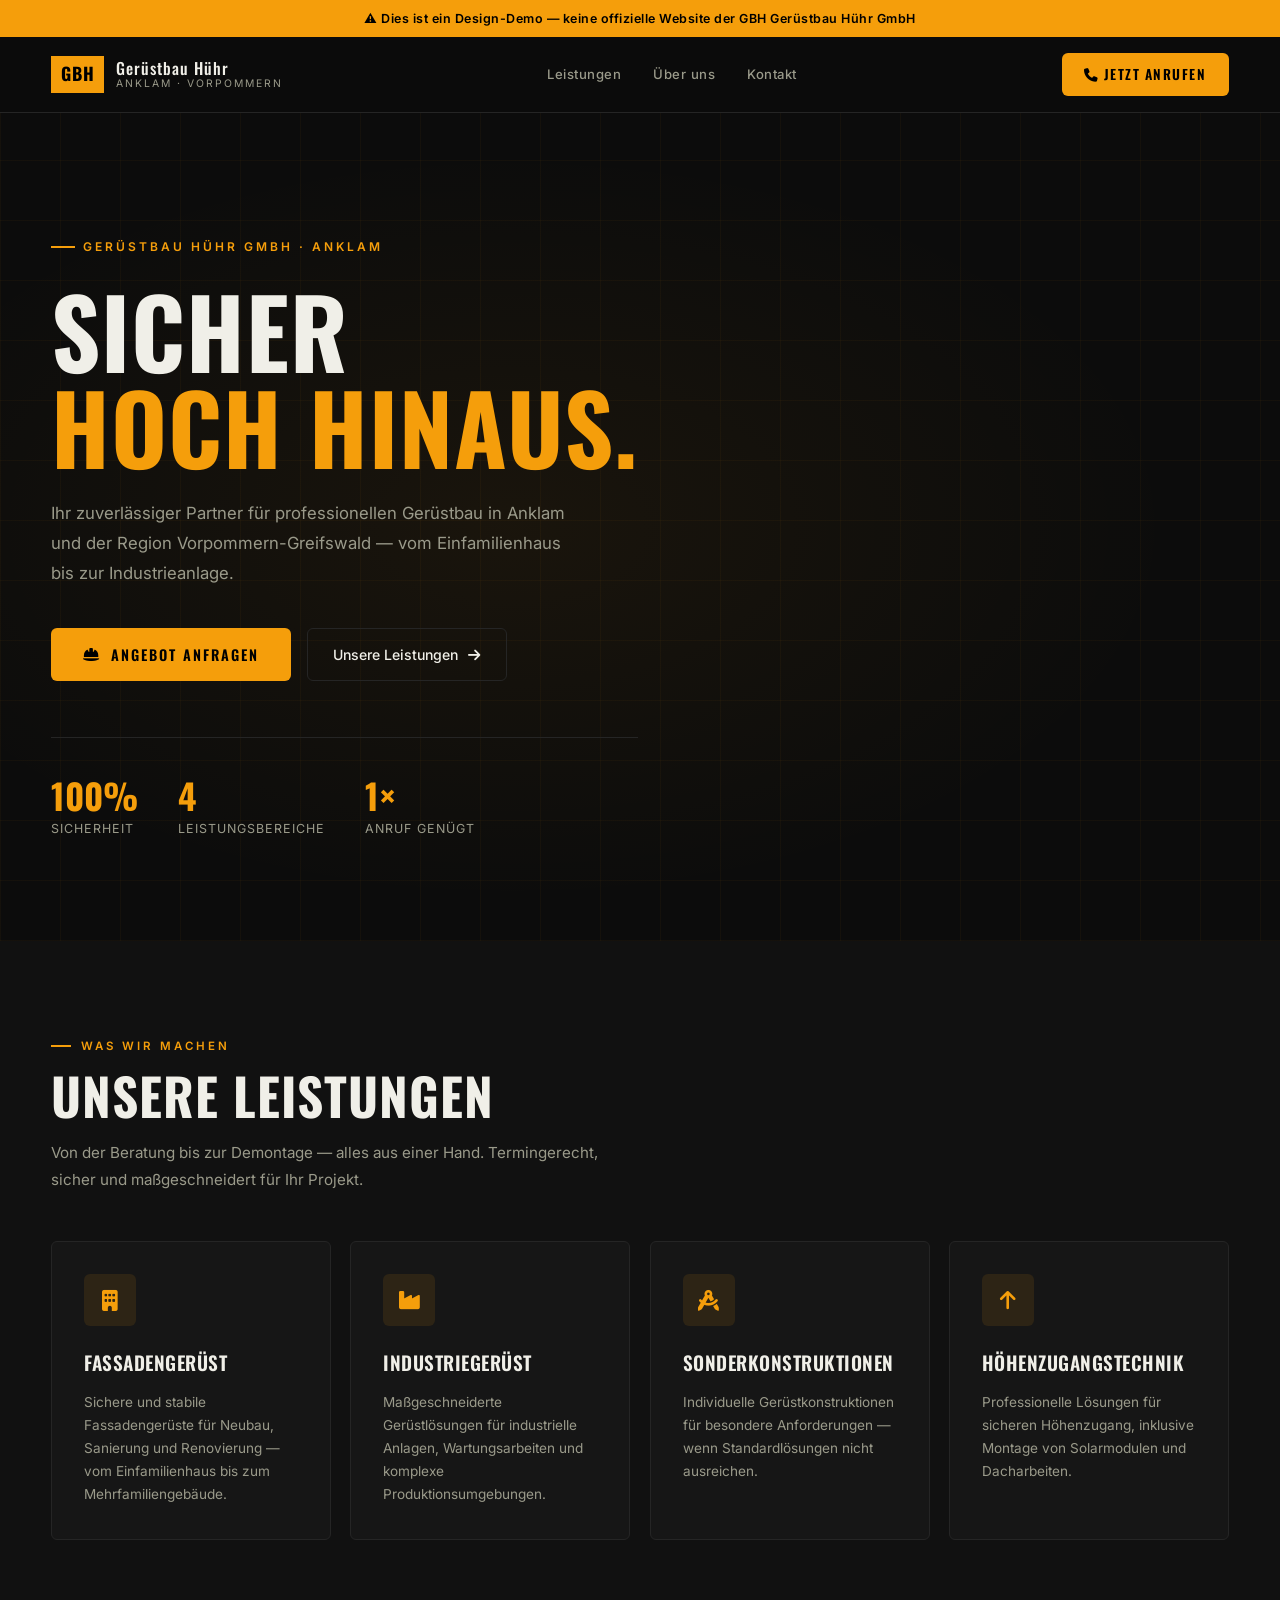
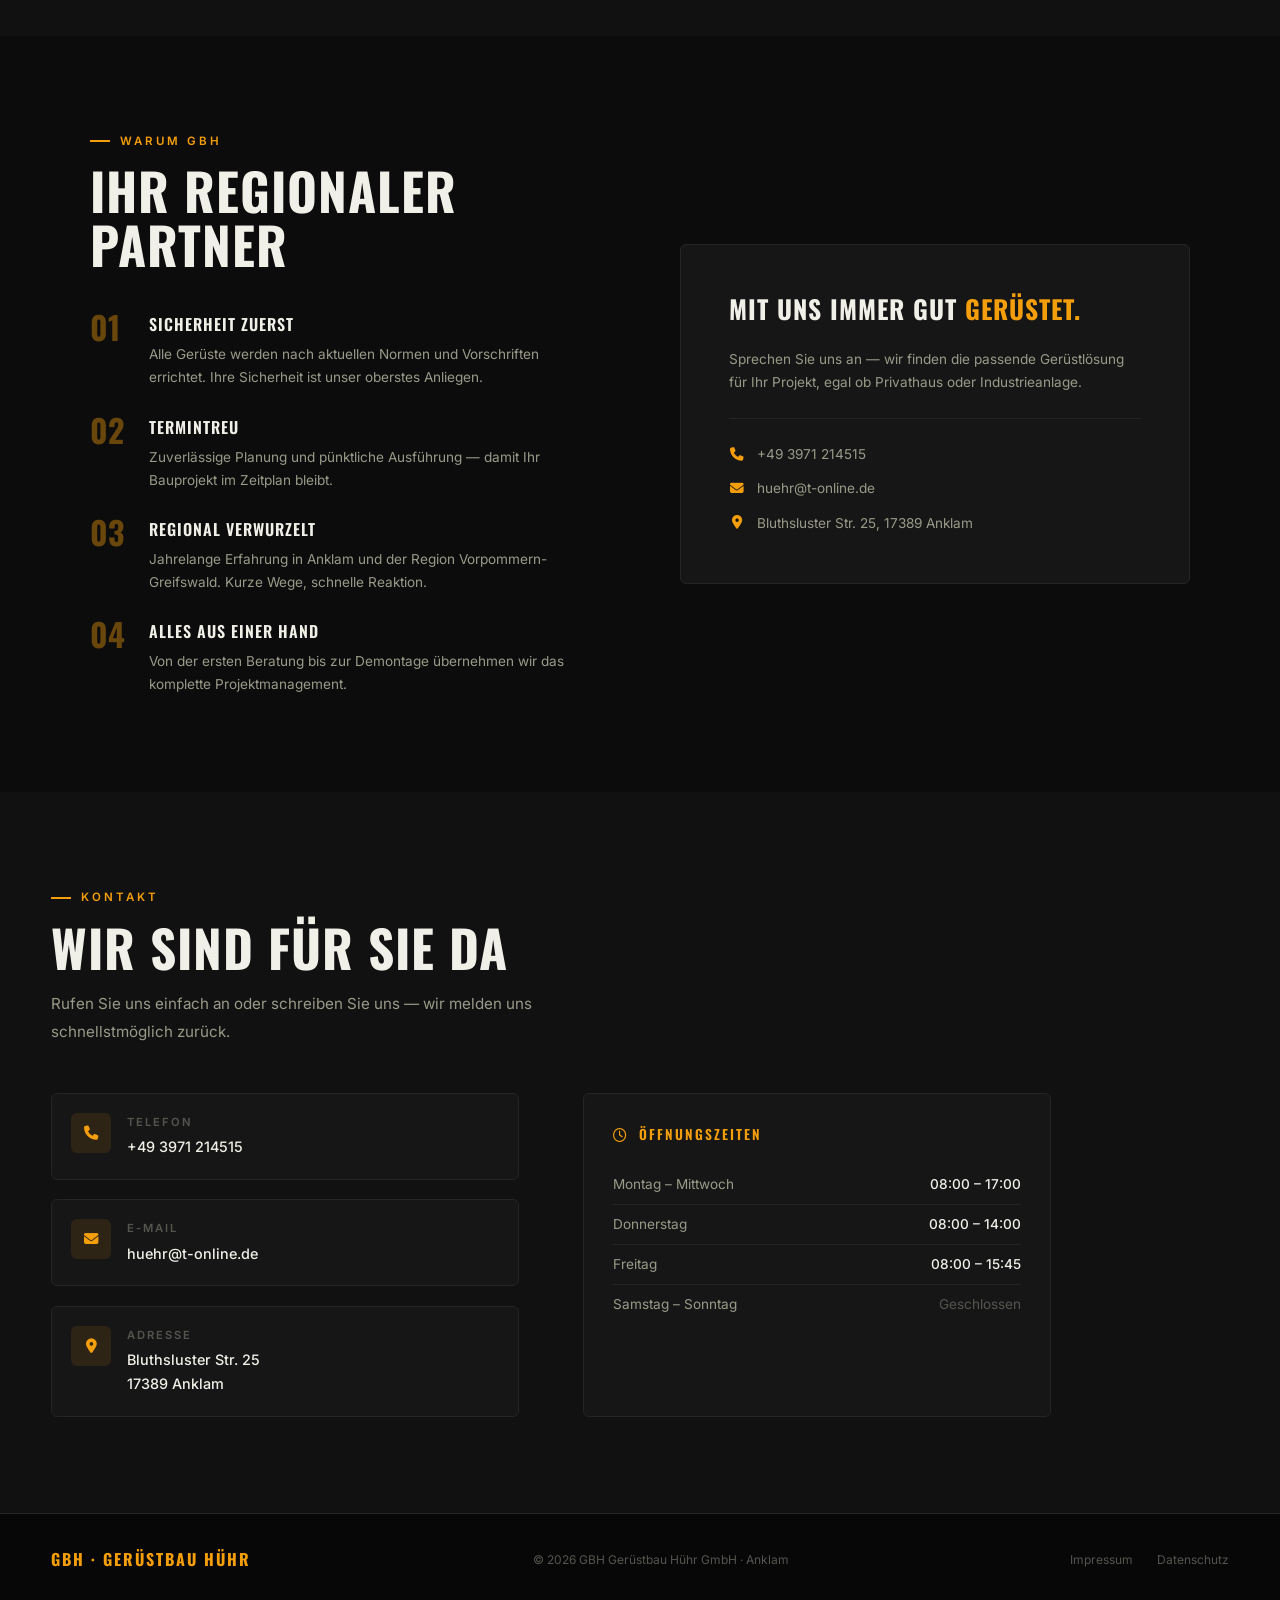
==== geruestbau-demo/index.html @ 84c110b8 "Add Geruestbau Hühr demo website" ====
<!DOCTYPE html>
<html lang="de">
<head>
  <meta charset="UTF-8" />
  <meta name="viewport" content="width=device-width, initial-scale=1.0" />
  <meta name="robots" content="noindex, nofollow" />
  <title>GBH Gerüstbau Hühr – Demo</title>
  <link rel="preconnect" href="https://fonts.googleapis.com" />
  <link rel="preconnect" href="https://fonts.gstatic.com" crossorigin />
  <link href="https://fonts.googleapis.com/css2?family=Oswald:wght@400;500;600;700&family=Inter:wght@300;400;500;600&display=swap" rel="stylesheet" />
  <link rel="stylesheet" href="https://cdnjs.cloudflare.com/ajax/libs/font-awesome/6.5.0/css/all.min.css" />
  <style>

/* ================================================================
   RESET & VARIABLES
================================================================ */
*, *::before, *::after { box-sizing: border-box; margin: 0; padding: 0; }
html { scroll-behavior: smooth; }

:root {
  --bg:      #0c0c0c;
  --bg-2:    #111111;
  --card:    #161616;
  --border:  #252525;
  --orange:  #f59e0b;
  --orange-h:#fbbf24;
  --orange-d:rgba(245,158,11,0.1);
  --text:    #f0efe8;
  --dim:     #9a9a8a;
  --muted:   #555550;
  --sans:    'Inter', sans-serif;
  --head:    'Oswald', sans-serif;
  --ease:    0.25s cubic-bezier(0.4,0,0.2,1);
  --r:       6px;
}

body {
  background: var(--bg);
  color: var(--text);
  font-family: var(--sans);
  font-size: 16px;
  line-height: 1.7;
  overflow-x: hidden;
}

a { text-decoration: none; color: inherit; }
img { max-width: 100%; }

::-webkit-scrollbar { width: 5px; }
::-webkit-scrollbar-track { background: var(--bg); }
::-webkit-scrollbar-thumb { background: var(--border); border-radius: 3px; }

/* ================================================================
   DEMO BANNER
================================================================ */
.demo-banner {
  background: var(--orange);
  color: #000;
  text-align: center;
  padding: 0.5rem 1rem;
  font-family: var(--sans);
  font-size: 0.78rem;
  font-weight: 600;
  letter-spacing: 0.5px;
  position: relative;
  z-index: 200;
}

/* ================================================================
   NAV
================================================================ */
#navbar {
  position: sticky;
  top: 0;
  z-index: 100;
  display: flex;
  align-items: center;
  justify-content: space-between;
  padding: 1rem 4%;
  background: rgba(12,12,12,0.92);
  backdrop-filter: blur(12px);
  border-bottom: 1px solid var(--border);
}

.nav-logo {
  display: flex;
  align-items: center;
  gap: 0.7rem;
}
.nav-logo-badge {
  background: var(--orange);
  color: #000;
  font-family: var(--head);
  font-size: 1.1rem;
  font-weight: 700;
  padding: 0.2rem 0.6rem;
  letter-spacing: 1px;
}
.nav-logo-text {
  font-family: var(--head);
  font-size: 1rem;
  font-weight: 500;
  color: var(--text);
  letter-spacing: 1px;
  line-height: 1.2;
}
.nav-logo-sub {
  font-size: 0.65rem;
  color: var(--dim);
  font-family: var(--sans);
  font-weight: 400;
  letter-spacing: 2px;
  text-transform: uppercase;
  display: block;
}

.nav-links {
  display: flex;
  gap: 2rem;
}
.nav-links a {
  font-size: 0.82rem;
  font-weight: 500;
  color: var(--dim);
  letter-spacing: 0.5px;
  transition: color var(--ease);
}
.nav-links a:hover { color: var(--orange); }

.nav-cta {
  background: var(--orange);
  color: #000;
  font-family: var(--head);
  font-size: 0.85rem;
  font-weight: 600;
  letter-spacing: 1.5px;
  text-transform: uppercase;
  padding: 0.6rem 1.4rem;
  border-radius: var(--r);
  transition: background var(--ease);
  white-space: nowrap;
}
.nav-cta:hover { background: var(--orange-h); }

.hamburger {
  display: none;
  flex-direction: column;
  gap: 5px;
  background: transparent;
  border: none;
  cursor: pointer;
}
.hamburger span {
  display: block;
  width: 24px; height: 2px;
  background: var(--dim);
  border-radius: 2px;
  transition: all var(--ease);
}
.hamburger.active span:nth-child(1) { transform: rotate(45deg) translate(5px,5px); }
.hamburger.active span:nth-child(2) { opacity: 0; }
.hamburger.active span:nth-child(3) { transform: rotate(-45deg) translate(5px,-5px); }

.mobile-menu {
  display: none;
  flex-direction: column;
  background: var(--bg-2);
  border-bottom: 1px solid var(--border);
  padding: 1.2rem 4%;
  gap: 1.2rem;
}
.mobile-menu.open { display: flex; }
.mobile-menu a {
  font-size: 0.9rem;
  color: var(--dim);
  font-weight: 500;
}
.mobile-menu .nav-cta {
  align-self: flex-start;
  margin-top: 0.5rem;
}

/* ================================================================
   HERO
================================================================ */
#hero {
  position: relative;
  min-height: 92vh;
  display: flex;
  align-items: center;
  overflow: hidden;
  padding: 5rem 4% 4rem;
}

.hero-grid {
  position: absolute;
  inset: 0;
  background-image:
    repeating-linear-gradient(90deg, rgba(245,158,11,0.04) 0px, rgba(245,158,11,0.04) 1px, transparent 1px, transparent 60px),
    repeating-linear-gradient(0deg, rgba(245,158,11,0.04) 0px, rgba(245,158,11,0.04) 1px, transparent 1px, transparent 60px);
}
.hero-grid::after {
  content: '';
  position: absolute;
  inset: 0;
  background: radial-gradient(ellipse 80% 70% at 40% 50%, rgba(245,158,11,0.06) 0%, transparent 65%);
}

.hero-inner {
  position: relative;
  z-index: 1;
  max-width: 700px;
}

.hero-tag {
  display: inline-flex;
  align-items: center;
  gap: 0.5rem;
  font-size: 0.75rem;
  font-weight: 600;
  letter-spacing: 3px;
  text-transform: uppercase;
  color: var(--orange);
  margin-bottom: 1.5rem;
}
.hero-tag::before {
  content: '';
  display: block;
  width: 24px; height: 2px;
  background: var(--orange);
}

.hero-title {
  font-family: var(--head);
  font-size: clamp(3rem, 8vw, 6rem);
  font-weight: 700;
  line-height: 1;
  letter-spacing: 1px;
  text-transform: uppercase;
  margin-bottom: 1.5rem;
}
.hero-title .highlight { color: var(--orange); }

.hero-desc {
  font-size: 1.05rem;
  color: var(--dim);
  max-width: 520px;
  line-height: 1.8;
  margin-bottom: 2.5rem;
}

.hero-actions {
  display: flex;
  gap: 1rem;
  flex-wrap: wrap;
  align-items: center;
}

.btn-primary {
  background: var(--orange);
  color: #000;
  font-family: var(--head);
  font-size: 0.9rem;
  font-weight: 600;
  letter-spacing: 2px;
  text-transform: uppercase;
  padding: 0.9rem 2rem;
  border-radius: var(--r);
  display: inline-flex;
  align-items: center;
  gap: 0.6rem;
  transition: all var(--ease);
}
.btn-primary:hover {
  background: var(--orange-h);
  transform: translateY(-1px);
  box-shadow: 0 8px 24px rgba(245,158,11,0.25);
}

.btn-secondary {
  background: transparent;
  color: var(--text);
  font-size: 0.88rem;
  font-weight: 500;
  padding: 0.85rem 1.6rem;
  border-radius: var(--r);
  border: 1px solid var(--border);
  display: inline-flex;
  align-items: center;
  gap: 0.6rem;
  transition: all var(--ease);
}
.btn-secondary:hover {
  border-color: var(--orange);
  color: var(--orange);
}

.hero-stats {
  display: flex;
  gap: 2.5rem;
  margin-top: 3.5rem;
  padding-top: 2.5rem;
  border-top: 1px solid var(--border);
  flex-wrap: wrap;
}
.stat-num {
  font-family: var(--head);
  font-size: 2.2rem;
  font-weight: 700;
  color: var(--orange);
  line-height: 1;
}
.stat-label {
  font-size: 0.78rem;
  color: var(--dim);
  margin-top: 0.3rem;
  text-transform: uppercase;
  letter-spacing: 1px;
}

/* ================================================================
   SECTIONS
================================================================ */
section { padding: 6rem 4%; }

.section-tag {
  font-size: 0.72rem;
  font-weight: 600;
  letter-spacing: 3px;
  text-transform: uppercase;
  color: var(--orange);
  margin-bottom: 0.8rem;
  display: flex;
  align-items: center;
  gap: 0.6rem;
}
.section-tag::before {
  content: '';
  display: block;
  width: 20px; height: 2px;
  background: var(--orange);
}

.section-title {
  font-family: var(--head);
  font-size: clamp(2rem, 5vw, 3.2rem);
  font-weight: 700;
  letter-spacing: 1px;
  text-transform: uppercase;
  line-height: 1.05;
  margin-bottom: 1rem;
}

.section-sub {
  font-size: 0.95rem;
  color: var(--dim);
  max-width: 560px;
  line-height: 1.8;
}

/* FADE IN */
.fade-in {
  opacity: 0;
  transform: translateY(24px);
  transition: opacity 0.6s ease, transform 0.6s ease;
}
.fade-in.visible { opacity: 1; transform: translateY(0); }

/* ================================================================
   SERVICES
================================================================ */
#leistungen { background: var(--bg-2); }

.services-grid {
  display: grid;
  grid-template-columns: repeat(auto-fill, minmax(280px, 1fr));
  gap: 1.2rem;
  margin-top: 3rem;
}

.service-card {
  background: var(--card);
  border: 1px solid var(--border);
  border-radius: var(--r);
  padding: 2rem;
  transition: all var(--ease);
  position: relative;
  overflow: hidden;
}
.service-card::before {
  content: '';
  position: absolute;
  bottom: 0; left: 0;
  width: 0; height: 3px;
  background: var(--orange);
  transition: width var(--ease);
}
.service-card:hover {
  border-color: rgba(245,158,11,0.3);
  transform: translateY(-3px);
  box-shadow: 0 12px 32px rgba(0,0,0,0.3);
}
.service-card:hover::before { width: 100%; }

.service-icon {
  width: 52px; height: 52px;
  background: var(--orange-d);
  border-radius: var(--r);
  display: flex;
  align-items: center;
  justify-content: center;
  margin-bottom: 1.3rem;
  transition: background var(--ease);
}
.service-card:hover .service-icon { background: rgba(245,158,11,0.18); }
.service-icon i {
  font-size: 1.3rem;
  color: var(--orange);
}

.service-title {
  font-family: var(--head);
  font-size: 1.2rem;
  font-weight: 600;
  letter-spacing: 0.5px;
  text-transform: uppercase;
  margin-bottom: 0.7rem;
}
.service-desc {
  font-size: 0.85rem;
  color: var(--dim);
  line-height: 1.7;
}

/* ================================================================
   USP / WHY US
================================================================ */
#vorteile {
  background: var(--bg);
}

.vorteile-inner {
  display: grid;
  grid-template-columns: 1fr 1fr;
  gap: 5rem;
  align-items: center;
  max-width: 1100px;
  margin: 0 auto;
}

.vorteile-list {
  display: flex;
  flex-direction: column;
  gap: 1.5rem;
  margin-top: 2.5rem;
}

.vorteil-item {
  display: flex;
  gap: 1.2rem;
  align-items: flex-start;
}
.vorteil-num {
  font-family: var(--head);
  font-size: 2rem;
  font-weight: 700;
  color: var(--orange);
  line-height: 1;
  flex-shrink: 0;
  width: 2.5rem;
  opacity: 0.4;
}
.vorteil-content h3 {
  font-family: var(--head);
  font-size: 1rem;
  font-weight: 600;
  letter-spacing: 1px;
  text-transform: uppercase;
  margin-bottom: 0.3rem;
}
.vorteil-content p {
  font-size: 0.85rem;
  color: var(--dim);
  line-height: 1.7;
}

.vorteile-visual {
  background: var(--card);
  border: 1px solid var(--border);
  border-radius: var(--r);
  padding: 3rem;
  display: flex;
  flex-direction: column;
  gap: 1.5rem;
}
.visual-quote {
  font-family: var(--head);
  font-size: 1.6rem;
  font-weight: 700;
  text-transform: uppercase;
  letter-spacing: 1px;
  line-height: 1.2;
}
.visual-quote span { color: var(--orange); }
.visual-sub {
  font-size: 0.85rem;
  color: var(--dim);
  line-height: 1.7;
}
.visual-contact {
  display: flex;
  flex-direction: column;
  gap: 0.7rem;
  padding-top: 1.5rem;
  border-top: 1px solid var(--border);
}
.visual-contact a {
  display: flex;
  align-items: center;
  gap: 0.75rem;
  font-size: 0.85rem;
  color: var(--dim);
  transition: color var(--ease);
}
.visual-contact a:hover { color: var(--orange); }
.visual-contact i {
  color: var(--orange);
  width: 16px;
  text-align: center;
}

/* ================================================================
   CONTACT
================================================================ */
#kontakt { background: var(--bg-2); }

.kontakt-grid {
  display: grid;
  grid-template-columns: 1fr 1fr;
  gap: 4rem;
  margin-top: 3rem;
  max-width: 1000px;
}

.kontakt-info {
  display: flex;
  flex-direction: column;
  gap: 1.2rem;
}

.kontakt-item {
  display: flex;
  gap: 1rem;
  align-items: flex-start;
  padding: 1.2rem;
  background: var(--card);
  border: 1px solid var(--border);
  border-radius: var(--r);
  transition: border-color var(--ease);
}
.kontakt-item:hover { border-color: rgba(245,158,11,0.3); }
.kontakt-item-icon {
  width: 40px; height: 40px;
  background: var(--orange-d);
  border-radius: var(--r);
  display: flex;
  align-items: center;
  justify-content: center;
  flex-shrink: 0;
}
.kontakt-item-icon i { color: var(--orange); font-size: 0.9rem; }
.kontakt-item-label {
  font-size: 0.7rem;
  font-weight: 600;
  letter-spacing: 2px;
  text-transform: uppercase;
  color: var(--muted);
  margin-bottom: 0.2rem;
}
.kontakt-item-val {
  font-size: 0.9rem;
  color: var(--text);
  font-weight: 500;
}
.kontakt-item-val a { color: var(--text); }
.kontakt-item-val a:hover { color: var(--orange); }

.oeffnungszeiten {
  background: var(--card);
  border: 1px solid var(--border);
  border-radius: var(--r);
  padding: 1.8rem;
}
.oz-title {
  font-family: var(--head);
  font-size: 0.85rem;
  font-weight: 600;
  letter-spacing: 2px;
  text-transform: uppercase;
  color: var(--orange);
  margin-bottom: 1.2rem;
}
.oz-row {
  display: flex;
  justify-content: space-between;
  padding: 0.5rem 0;
  border-bottom: 1px solid var(--border);
  font-size: 0.85rem;
}
.oz-row:last-child { border-bottom: none; }
.oz-day { color: var(--dim); }
.oz-time { color: var(--text); font-weight: 500; }
.oz-closed { color: var(--muted); }

/* ================================================================
   FOOTER
================================================================ */
footer {
  background: #070707;
  padding: 2rem 4%;
  border-top: 1px solid var(--border);
  display: flex;
  align-items: center;
  justify-content: space-between;
  flex-wrap: wrap;
  gap: 1rem;
}
.footer-logo {
  font-family: var(--head);
  font-size: 1rem;
  font-weight: 700;
  letter-spacing: 2px;
  color: var(--orange);
}
.footer-copy {
  font-size: 0.75rem;
  color: var(--muted);
}
.footer-links {
  display: flex;
  gap: 1.5rem;
}
.footer-links a {
  font-size: 0.75rem;
  color: var(--muted);
  transition: color var(--ease);
}
.footer-links a:hover { color: var(--orange); }

/* ================================================================
   RESPONSIVE
================================================================ */
@media (max-width: 900px) {
  .vorteile-inner { grid-template-columns: 1fr; gap: 3rem; }
  .kontakt-grid   { grid-template-columns: 1fr; gap: 2rem; }
}

@media (max-width: 768px) {
  .nav-links, .nav-cta { display: none; }
  .hamburger { display: flex; }

  #hero { padding: 4rem 4%; min-height: 80vh; }
  section { padding: 4rem 4%; }

  .hero-stats { gap: 1.5rem; }
  .services-grid { grid-template-columns: 1fr; }

  footer { flex-direction: column; text-align: center; }
  .footer-links { justify-content: center; }
}

@media (max-width: 480px) {
  .hero-actions { flex-direction: column; align-items: flex-start; }
  .hero-stats { flex-direction: column; gap: 1.2rem; }
}

  </style>
</head>
<body>

  <!-- DEMO BANNER -->
  <div class="demo-banner">
    ⚠ Dies ist ein Design-Demo — keine offizielle Website der GBH Gerüstbau Hühr GmbH
  </div>

  <!-- NAV -->
  <nav id="navbar">
    <a href="#" class="nav-logo">
      <div class="nav-logo-badge">GBH</div>
      <div class="nav-logo-text">
        Gerüstbau Hühr
        <span class="nav-logo-sub">Anklam · Vorpommern</span>
      </div>
    </a>
    <div class="nav-links">
      <a href="#leistungen">Leistungen</a>
      <a href="#vorteile">Über uns</a>
      <a href="#kontakt">Kontakt</a>
    </div>
    <a href="tel:+493971214515" class="nav-cta">
      <i class="fa-solid fa-phone"></i> Jetzt anrufen
    </a>
    <button class="hamburger" id="hamburger">
      <span></span><span></span><span></span>
    </button>
  </nav>

  <!-- MOBILE MENU -->
  <div class="mobile-menu" id="mobile-menu">
    <a href="#leistungen">Leistungen</a>
    <a href="#vorteile">Über uns</a>
    <a href="#kontakt">Kontakt</a>
    <a href="tel:+493971214515" class="nav-cta">Jetzt anrufen</a>
  </div>

  <!-- HERO -->
  <section id="hero">
    <div class="hero-grid"></div>
    <div class="hero-inner fade-in">
      <div class="hero-tag">Gerüstbau Hühr GmbH · Anklam</div>
      <h1 class="hero-title">
        Sicher<br>
        <span class="highlight">hoch hinaus.</span>
      </h1>
      <p class="hero-desc">
        Ihr zuverlässiger Partner für professionellen Gerüstbau in Anklam und der Region Vorpommern-Greifswald — vom Einfamilienhaus bis zur Industrieanlage.
      </p>
      <div class="hero-actions">
        <a href="#kontakt" class="btn-primary">
          <i class="fa-solid fa-hard-hat"></i> Angebot anfragen
        </a>
        <a href="#leistungen" class="btn-secondary">
          Unsere Leistungen <i class="fa-solid fa-arrow-right"></i>
        </a>
      </div>
      <div class="hero-stats">
        <div>
          <div class="stat-num">100%</div>
          <div class="stat-label">Sicherheit</div>
        </div>
        <div>
          <div class="stat-num">4</div>
          <div class="stat-label">Leistungsbereiche</div>
        </div>
        <div>
          <div class="stat-num">1×</div>
          <div class="stat-label">Anruf genügt</div>
        </div>
      </div>
    </div>
  </section>

  <!-- LEISTUNGEN -->
  <section id="leistungen">
    <div class="fade-in">
      <div class="section-tag">Was wir machen</div>
      <h2 class="section-title">Unsere Leistungen</h2>
      <p class="section-sub">Von der Beratung bis zur Demontage — alles aus einer Hand. Termingerecht, sicher und maßgeschneidert für Ihr Projekt.</p>
    </div>
    <div class="services-grid fade-in">

      <div class="service-card">
        <div class="service-icon"><i class="fa-solid fa-building"></i></div>
        <div class="service-title">Fassadengerüst</div>
        <p class="service-desc">Sichere und stabile Fassadengerüste für Neubau, Sanierung und Renovierung — vom Einfamilienhaus bis zum Mehrfamiliengebäude.</p>
      </div>

      <div class="service-card">
        <div class="service-icon"><i class="fa-solid fa-industry"></i></div>
        <div class="service-title">Industriegerüst</div>
        <p class="service-desc">Maßgeschneiderte Gerüstlösungen für industrielle Anlagen, Wartungsarbeiten und komplexe Produktionsumgebungen.</p>
      </div>

      <div class="service-card">
        <div class="service-icon"><i class="fa-solid fa-drafting-compass"></i></div>
        <div class="service-title">Sonderkonstruktionen</div>
        <p class="service-desc">Individuelle Gerüstkonstruktionen für besondere Anforderungen — wenn Standardlösungen nicht ausreichen.</p>
      </div>

      <div class="service-card">
        <div class="service-icon"><i class="fa-solid fa-arrow-up"></i></div>
        <div class="service-title">Höhenzugangstechnik</div>
        <p class="service-desc">Professionelle Lösungen für sicheren Höhenzugang, inklusive Montage von Solarmodulen und Dacharbeiten.</p>
      </div>

    </div>
  </section>

  <!-- VORTEILE -->
  <section id="vorteile">
    <div class="vorteile-inner">
      <div class="fade-in">
        <div class="section-tag">Warum GBH</div>
        <h2 class="section-title">Ihr regionaler Partner</h2>
        <div class="vorteile-list">
          <div class="vorteil-item">
            <div class="vorteil-num">01</div>
            <div class="vorteil-content">
              <h3>Sicherheit zuerst</h3>
              <p>Alle Gerüste werden nach aktuellen Normen und Vorschriften errichtet. Ihre Sicherheit ist unser oberstes Anliegen.</p>
            </div>
          </div>
          <div class="vorteil-item">
            <div class="vorteil-num">02</div>
            <div class="vorteil-content">
              <h3>Termintreu</h3>
              <p>Zuverlässige Planung und pünktliche Ausführung — damit Ihr Bauprojekt im Zeitplan bleibt.</p>
            </div>
          </div>
          <div class="vorteil-item">
            <div class="vorteil-num">03</div>
            <div class="vorteil-content">
              <h3>Regional verwurzelt</h3>
              <p>Jahrelange Erfahrung in Anklam und der Region Vorpommern-Greifswald. Kurze Wege, schnelle Reaktion.</p>
            </div>
          </div>
          <div class="vorteil-item">
            <div class="vorteil-num">04</div>
            <div class="vorteil-content">
              <h3>Alles aus einer Hand</h3>
              <p>Von der ersten Beratung bis zur Demontage übernehmen wir das komplette Projektmanagement.</p>
            </div>
          </div>
        </div>
      </div>
      <div class="fade-in">
        <div class="vorteile-visual">
          <div class="visual-quote">
            Mit uns immer gut <span>gerüstet.</span>
          </div>
          <p class="visual-sub">
            Sprechen Sie uns an — wir finden die passende Gerüstlösung für Ihr Projekt, egal ob Privathaus oder Industrieanlage.
          </p>
          <div class="visual-contact">
            <a href="tel:+493971214515">
              <i class="fa-solid fa-phone"></i> +49 3971 214515
            </a>
            <a href="mailto:huehr@t-online.de">
              <i class="fa-solid fa-envelope"></i> huehr@t-online.de
            </a>
            <a href="#kontakt">
              <i class="fa-solid fa-location-dot"></i> Bluthsluster Str. 25, 17389 Anklam
            </a>
          </div>
        </div>
      </div>
    </div>
  </section>

  <!-- KONTAKT -->
  <section id="kontakt">
    <div class="fade-in">
      <div class="section-tag">Kontakt</div>
      <h2 class="section-title">Wir sind für Sie da</h2>
      <p class="section-sub">Rufen Sie uns einfach an oder schreiben Sie uns — wir melden uns schnellstmöglich zurück.</p>
    </div>
    <div class="kontakt-grid fade-in">

      <div class="kontakt-info">
        <div class="kontakt-item">
          <div class="kontakt-item-icon"><i class="fa-solid fa-phone"></i></div>
          <div>
            <div class="kontakt-item-label">Telefon</div>
            <div class="kontakt-item-val"><a href="tel:+493971214515">+49 3971 214515</a></div>
          </div>
        </div>
        <div class="kontakt-item">
          <div class="kontakt-item-icon"><i class="fa-solid fa-envelope"></i></div>
          <div>
            <div class="kontakt-item-label">E-Mail</div>
            <div class="kontakt-item-val"><a href="mailto:huehr@t-online.de">huehr@t-online.de</a></div>
          </div>
        </div>
        <div class="kontakt-item">
          <div class="kontakt-item-icon"><i class="fa-solid fa-location-dot"></i></div>
          <div>
            <div class="kontakt-item-label">Adresse</div>
            <div class="kontakt-item-val">Bluthsluster Str. 25<br>17389 Anklam</div>
          </div>
        </div>
      </div>

      <div class="oeffnungszeiten fade-in">
        <div class="oz-title"><i class="fa-regular fa-clock"></i> &nbsp;Öffnungszeiten</div>
        <div class="oz-row">
          <span class="oz-day">Montag – Mittwoch</span>
          <span class="oz-time">08:00 – 17:00</span>
        </div>
        <div class="oz-row">
          <span class="oz-day">Donnerstag</span>
          <span class="oz-time">08:00 – 14:00</span>
        </div>
        <div class="oz-row">
          <span class="oz-day">Freitag</span>
          <span class="oz-time">08:00 – 15:45</span>
        </div>
        <div class="oz-row">
          <span class="oz-day">Samstag – Sonntag</span>
          <span class="oz-closed">Geschlossen</span>
        </div>
      </div>

    </div>
  </section>

  <!-- FOOTER -->
  <footer>
    <div class="footer-logo">GBH · GERÜSTBAU HÜHR</div>
    <div class="footer-copy">© 2026 GBH Gerüstbau Hühr GmbH · Anklam</div>
    <div class="footer-links">
      <a href="#">Impressum</a>
      <a href="#">Datenschutz</a>
    </div>
  </footer>

  <script>
    const hamburger  = document.getElementById('hamburger');
    const mobileMenu = document.getElementById('mobile-menu');
    hamburger.addEventListener('click', () => {
      hamburger.classList.toggle('active');
      mobileMenu.classList.toggle('open');
    });
    mobileMenu.querySelectorAll('a').forEach(a =>
      a.addEventListener('click', () => {
        hamburger.classList.remove('active');
        mobileMenu.classList.remove('open');
      })
    );
    const io = new IntersectionObserver(entries => {
      entries.forEach(e => {
        if (e.isIntersecting) { e.target.classList.add('visible'); io.unobserve(e.target); }
      });
    }, { threshold: 0.08 });
    document.querySelectorAll('.fade-in').forEach(el => io.observe(el));
  </script>

</body>
</html>
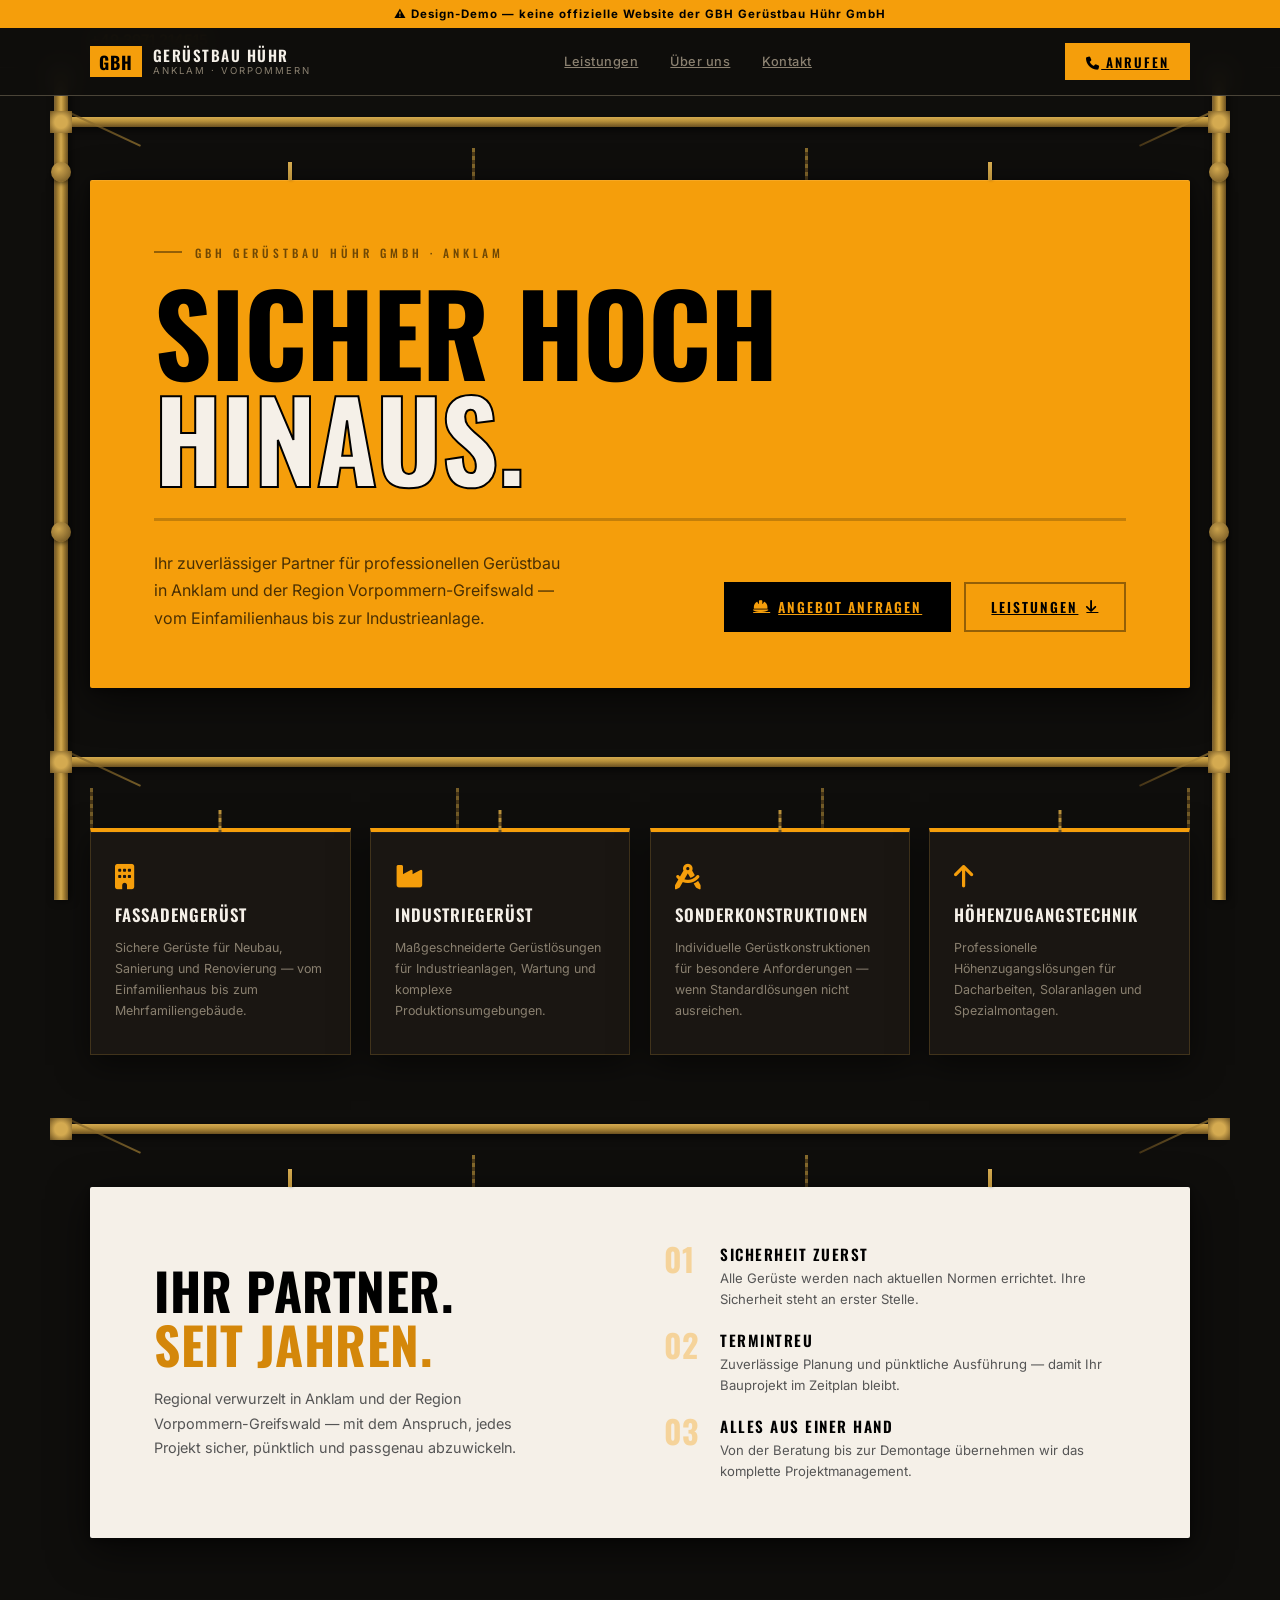
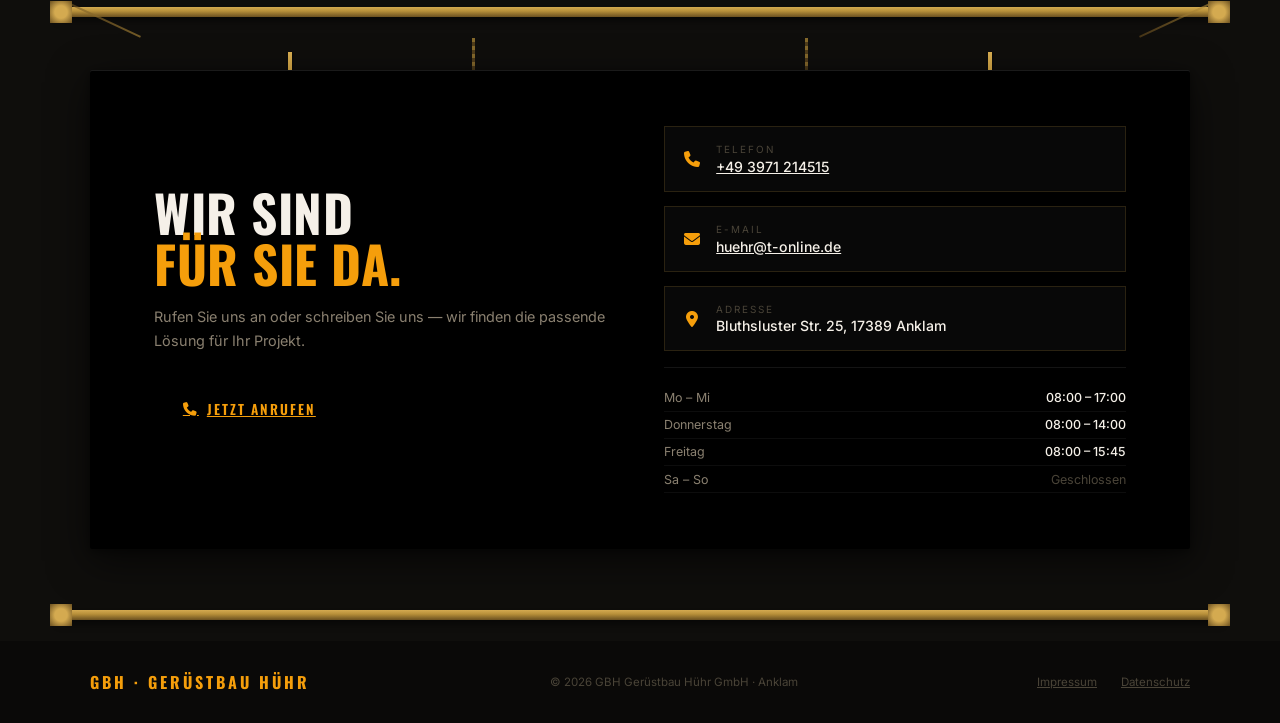
==== commit 9745f340: "Redesign Gerüstbau demo: scaffolding visual concept with hanging banners Fixed CSS scaffold poles fl" ====
--- a/geruestbau-demo/index.html
+++ b/geruestbau-demo/index.html
@@ -12,43 +12,70 @@
   <style>
 
 /* ================================================================
-   RESET & VARIABLES
+   BASE
 ================================================================ */
 *, *::before, *::after { box-sizing: border-box; margin: 0; padding: 0; }
 html { scroll-behavior: smooth; }
 
 :root {
-  --bg:      #0c0c0c;
-  --bg-2:    #111111;
-  --card:    #161616;
-  --border:  #252525;
-  --orange:  #f59e0b;
-  --orange-h:#fbbf24;
-  --orange-d:rgba(245,158,11,0.1);
-  --text:    #f0efe8;
-  --dim:     #9a9a8a;
-  --muted:   #555550;
-  --sans:    'Inter', sans-serif;
-  --head:    'Oswald', sans-serif;
-  --ease:    0.25s cubic-bezier(0.4,0,0.2,1);
-  --r:       6px;
+  --bg:       #0f0e0c;
+  --site:     #181612;
+  --pole:     #b8903a;
+  --pole-hi:  #d4aa50;
+  --pole-sh:  #6b5020;
+  --orange:   #f59e0b;
+  --orange-d: #d4870a;
+  --white:    #f5f0e8;
+  --dark:     #1a1612;
+  --dim:      #8a8070;
+  --muted:    #4a4438;
+  --head:     'Oswald', sans-serif;
+  --sans:     'Inter', sans-serif;
+  --ease:     0.3s cubic-bezier(0.4,0,0.2,1);
+  --pole-w:   14px;
+  --pole-x:   54px;
 }
 
 body {
   background: var(--bg);
-  color: var(--text);
+  color: var(--white);
   font-family: var(--sans);
-  font-size: 16px;
-  line-height: 1.7;
   overflow-x: hidden;
-}
-
-a { text-decoration: none; color: inherit; }
-img { max-width: 100%; }
-
-::-webkit-scrollbar { width: 5px; }
-::-webkit-scrollbar-track { background: var(--bg); }
-::-webkit-scrollbar-thumb { background: var(--border); border-radius: 3px; }
+  position: relative;
+}
+
+/* ================================================================
+   SCAFFOLDING POLES — fixed, run full page height
+================================================================ */
+.scaffold {
+  position: fixed;
+  top: 0; left: 0; right: 0; bottom: 0;
+  pointer-events: none;
+  z-index: 1;
+}
+
+.pole {
+  position: absolute;
+  top: 0; bottom: 0;
+  width: var(--pole-w);
+  background: linear-gradient(90deg, var(--pole-sh) 0%, var(--pole) 35%, var(--pole-hi) 50%, var(--pole) 65%, var(--pole-sh) 100%);
+  box-shadow: 2px 0 8px rgba(0,0,0,0.6), inset 1px 0 2px rgba(255,255,255,0.1);
+}
+.pole-l { left: var(--pole-x); }
+.pole-r { right: var(--pole-x); }
+
+/* Bolt details on poles */
+.pole::before, .pole::after {
+  content: '';
+  position: absolute;
+  left: 50%; transform: translateX(-50%);
+  width: 20px; height: 20px;
+  border-radius: 50%;
+  background: radial-gradient(circle at 40% 35%, var(--pole-hi), var(--pole-sh));
+  box-shadow: 0 2px 4px rgba(0,0,0,0.5);
+}
+.pole::before { top: 18%; }
+.pole::after  { top: 58%; }
 
 /* ================================================================
    DEMO BANNER
@@ -57,11 +84,10 @@
   background: var(--orange);
   color: #000;
   text-align: center;
-  padding: 0.5rem 1rem;
-  font-family: var(--sans);
-  font-size: 0.78rem;
-  font-weight: 600;
-  letter-spacing: 0.5px;
+  padding: 0.45rem 1rem;
+  font-size: 0.72rem;
+  font-weight: 700;
+  letter-spacing: 1px;
   position: relative;
   z-index: 200;
 }
@@ -76,10 +102,10 @@
   display: flex;
   align-items: center;
   justify-content: space-between;
-  padding: 1rem 4%;
-  background: rgba(12,12,12,0.92);
-  backdrop-filter: blur(12px);
-  border-bottom: 1px solid var(--border);
+  padding: 0.9rem calc(var(--pole-x) + 36px);
+  background: rgba(15,14,12,0.95);
+  backdrop-filter: blur(10px);
+  border-bottom: 1px solid var(--muted);
 }
 
 .nav-logo {
@@ -87,39 +113,37 @@
   align-items: center;
   gap: 0.7rem;
 }
-.nav-logo-badge {
+.nav-badge {
   background: var(--orange);
   color: #000;
   font-family: var(--head);
   font-size: 1.1rem;
   font-weight: 700;
-  padding: 0.2rem 0.6rem;
+  padding: 0.15rem 0.55rem;
   letter-spacing: 1px;
 }
-.nav-logo-text {
-  font-family: var(--head);
-  font-size: 1rem;
-  font-weight: 500;
-  color: var(--text);
-  letter-spacing: 1px;
-  line-height: 1.2;
-}
-.nav-logo-sub {
-  font-size: 0.65rem;
-  color: var(--dim);
+.nav-name {
+  font-family: var(--head);
+  font-size: 0.95rem;
+  font-weight: 600;
+  letter-spacing: 1.5px;
+  text-transform: uppercase;
+  line-height: 1.15;
+}
+.nav-sub {
+  display: block;
+  font-size: 0.6rem;
   font-family: var(--sans);
   font-weight: 400;
   letter-spacing: 2px;
-  text-transform: uppercase;
-  display: block;
-}
-
-.nav-links {
-  display: flex;
-  gap: 2rem;
-}
+  color: var(--dim);
+  text-transform: uppercase;
+}
+
+.nav-links { display: flex; gap: 2rem; align-items: center; }
 .nav-links a {
-  font-size: 0.82rem;
+  font-family: var(--sans);
+  font-size: 0.8rem;
   font-weight: 500;
   color: var(--dim);
   letter-spacing: 0.5px;
@@ -131,16 +155,14 @@
   background: var(--orange);
   color: #000;
   font-family: var(--head);
-  font-size: 0.85rem;
+  font-size: 0.82rem;
   font-weight: 600;
-  letter-spacing: 1.5px;
-  text-transform: uppercase;
-  padding: 0.6rem 1.4rem;
-  border-radius: var(--r);
+  letter-spacing: 2px;
+  text-transform: uppercase;
+  padding: 0.55rem 1.3rem;
   transition: background var(--ease);
-  white-space: nowrap;
-}
-.nav-cta:hover { background: var(--orange-h); }
+}
+.nav-cta:hover { background: var(--pole-hi); }
 
 .hamburger {
   display: none;
@@ -152,7 +174,7 @@
 }
 .hamburger span {
   display: block;
-  width: 24px; height: 2px;
+  width: 22px; height: 2px;
   background: var(--dim);
   border-radius: 2px;
   transition: all var(--ease);
@@ -162,305 +184,377 @@
 .hamburger.active span:nth-child(3) { transform: rotate(-45deg) translate(5px,-5px); }
 
 .mobile-menu {
-  display: none;
+  position: fixed;
+  top: 84px; left: 0; right: 0;
+  z-index: 99;
+  background: rgba(15,14,12,0.98);
+  border-bottom: 1px solid var(--muted);
   flex-direction: column;
-  background: var(--bg-2);
-  border-bottom: 1px solid var(--border);
-  padding: 1.2rem 4%;
-  gap: 1.2rem;
-}
-.mobile-menu.open { display: flex; }
-.mobile-menu a {
-  font-size: 0.9rem;
-  color: var(--dim);
-  font-weight: 500;
-}
-.mobile-menu .nav-cta {
-  align-self: flex-start;
-  margin-top: 0.5rem;
-}
-
-/* ================================================================
-   HERO
-================================================================ */
-#hero {
-  position: relative;
-  min-height: 92vh;
-  display: flex;
-  align-items: center;
-  overflow: hidden;
-  padding: 5rem 4% 4rem;
-}
-
-.hero-grid {
-  position: absolute;
-  inset: 0;
-  background-image:
-    repeating-linear-gradient(90deg, rgba(245,158,11,0.04) 0px, rgba(245,158,11,0.04) 1px, transparent 1px, transparent 60px),
-    repeating-linear-gradient(0deg, rgba(245,158,11,0.04) 0px, rgba(245,158,11,0.04) 1px, transparent 1px, transparent 60px);
-}
-.hero-grid::after {
+  padding: 1.2rem calc(var(--pole-x) + 36px);
+  gap: 1rem;
+  transform: translateY(-110%);
+  transition: transform var(--ease);
+  display: flex;
+}
+.mobile-menu.open { transform: translateY(0); }
+.mobile-menu a { font-size: 0.9rem; color: var(--dim); }
+
+/* ================================================================
+   CROSSBAR
+================================================================ */
+.crossbar {
+  position: relative;
+  z-index: 2;
+  height: 52px;
+  display: flex;
+  align-items: center;
+  padding: 0 var(--pole-x);
+}
+
+/* The horizontal tube */
+.crossbar::before {
   content: '';
   position: absolute;
-  inset: 0;
-  background: radial-gradient(ellipse 80% 70% at 40% 50%, rgba(245,158,11,0.06) 0%, transparent 65%);
-}
-
-.hero-inner {
-  position: relative;
-  z-index: 1;
-  max-width: 700px;
-}
-
-.hero-tag {
-  display: inline-flex;
-  align-items: center;
-  gap: 0.5rem;
-  font-size: 0.75rem;
-  font-weight: 600;
-  letter-spacing: 3px;
-  text-transform: uppercase;
-  color: var(--orange);
-  margin-bottom: 1.5rem;
-}
-.hero-tag::before {
+  left: calc(var(--pole-x) + var(--pole-w) / 2);
+  right: calc(var(--pole-x) + var(--pole-w) / 2);
+  height: 10px;
+  top: 50%; transform: translateY(-50%);
+  background: linear-gradient(180deg, var(--pole-hi) 0%, var(--pole) 40%, var(--pole-sh) 100%);
+  box-shadow: 0 3px 8px rgba(0,0,0,0.6);
+}
+
+/* Connector bolts at poles */
+.crossbar::after {
+  content: '';
+  position: absolute;
+  left: calc(var(--pole-x) - 4px);
+  right: calc(var(--pole-x) - 4px);
+  height: 22px;
+  top: 50%; transform: translateY(-50%);
+  background:
+    radial-gradient(circle at 50% 50%, var(--pole-hi) 40%, var(--pole-sh) 100%) left / 22px 22px no-repeat,
+    radial-gradient(circle at 50% 50%, var(--pole-hi) 40%, var(--pole-sh) 100%) right / 22px 22px no-repeat;
+  box-shadow:
+    2px 2px 4px rgba(0,0,0,0.5),
+    calc(100% - 2px) 2px 4px rgba(0,0,0,0.5);
+}
+
+/* Diagonal braces */
+.crossbar .brace {
+  position: absolute;
+  height: 2px;
+  background: linear-gradient(90deg, var(--pole-sh), var(--pole));
+  opacity: 0.6;
+  transform-origin: left center;
+}
+.crossbar .brace-l {
+  left: calc(var(--pole-x) + var(--pole-w));
+  width: 80px;
+  top: 30%;
+  transform: rotate(25deg);
+}
+.crossbar .brace-r {
+  right: calc(var(--pole-x) + var(--pole-w));
+  width: 80px;
+  top: 30%;
+  transform: rotate(-25deg);
+  transform-origin: right center;
+}
+
+/* ================================================================
+   ROPE — connects banner top to crossbar
+================================================================ */
+.rope {
+  position: relative;
+  z-index: 2;
+  display: flex;
+  justify-content: center;
+  gap: 30%;
+  padding: 0 calc(var(--pole-x) + 36px);
+  height: 32px;
+  align-items: flex-start;
+}
+.rope::before, .rope::after {
+  content: '';
+  width: 3px;
+  height: 100%;
+  background: repeating-linear-gradient(180deg,
+    var(--pole) 0px, var(--pole) 4px,
+    var(--pole-sh) 4px, var(--pole-sh) 8px
+  );
+  opacity: 0.7;
+}
+
+/* ================================================================
+   CONTENT WRAPPER
+================================================================ */
+.page-content {
+  position: relative;
+  z-index: 2;
+  padding: 0 calc(var(--pole-x) + 36px);
+}
+
+/* ================================================================
+   BANNER BASE
+================================================================ */
+.banner {
+  position: relative;
+  border-radius: 2px;
+  transform-origin: top center;
+  animation: sway 6s ease-in-out infinite;
+  box-shadow:
+    0 12px 40px rgba(0,0,0,0.6),
+    0 2px 8px rgba(0,0,0,0.4),
+    inset 0 1px 0 rgba(255,255,255,0.1);
+}
+
+/* Hook clips at top of banners */
+.banner::before {
+  content: '';
+  position: absolute;
+  top: -18px; left: 18%;
+  width: 4px; height: 18px;
+  background: linear-gradient(180deg, var(--pole-hi), var(--pole));
+  box-shadow: 1px 0 3px rgba(0,0,0,0.4);
+}
+.banner::after {
+  content: '';
+  position: absolute;
+  top: -18px; right: 18%;
+  width: 4px; height: 18px;
+  background: linear-gradient(180deg, var(--pole-hi), var(--pole));
+  box-shadow: 1px 0 3px rgba(0,0,0,0.4);
+}
+
+@keyframes sway {
+  0%,100% { transform: rotate(-0.4deg) translateX(-2px); }
+  50%      { transform: rotate(0.4deg)  translateX(2px);  }
+}
+
+/* ================================================================
+   HERO BANNER
+================================================================ */
+.banner-hero {
+  background: var(--orange);
+  padding: 4rem 4rem 3.5rem;
+  margin-bottom: 0;
+}
+
+.hero-label {
+  font-family: var(--head);
+  font-size: 0.72rem;
+  font-weight: 500;
+  letter-spacing: 4px;
+  text-transform: uppercase;
+  color: rgba(0,0,0,0.55);
+  margin-bottom: 1rem;
+  display: flex;
+  align-items: center;
+  gap: 0.8rem;
+}
+.hero-label::before {
   content: '';
   display: block;
-  width: 24px; height: 2px;
-  background: var(--orange);
+  width: 28px; height: 2px;
+  background: rgba(0,0,0,0.4);
 }
 
 .hero-title {
   font-family: var(--head);
-  font-size: clamp(3rem, 8vw, 6rem);
+  font-size: clamp(3.5rem, 9vw, 7rem);
   font-weight: 700;
-  line-height: 1;
-  letter-spacing: 1px;
-  text-transform: uppercase;
-  margin-bottom: 1.5rem;
-}
-.hero-title .highlight { color: var(--orange); }
+  text-transform: uppercase;
+  line-height: 0.95;
+  letter-spacing: -1px;
+  color: #000;
+  margin-bottom: 1.8rem;
+}
+.hero-title .line2 {
+  color: var(--white);
+  -webkit-text-stroke: 2px #000;
+  display: block;
+}
+
+.hero-bottom {
+  display: flex;
+  align-items: flex-end;
+  justify-content: space-between;
+  gap: 2rem;
+  flex-wrap: wrap;
+  padding-top: 1.8rem;
+  border-top: 3px solid rgba(0,0,0,0.2);
+}
 
 .hero-desc {
-  font-size: 1.05rem;
-  color: var(--dim);
-  max-width: 520px;
-  line-height: 1.8;
-  margin-bottom: 2.5rem;
-}
-
-.hero-actions {
-  display: flex;
-  gap: 1rem;
-  flex-wrap: wrap;
-  align-items: center;
-}
-
-.btn-primary {
-  background: var(--orange);
-  color: #000;
-  font-family: var(--head);
-  font-size: 0.9rem;
+  font-size: 1rem;
+  color: rgba(0,0,0,0.7);
+  max-width: 420px;
+  line-height: 1.7;
+}
+
+.hero-actions { display: flex; gap: 0.8rem; flex-wrap: wrap; }
+
+.btn-dark {
+  background: #000;
+  color: var(--orange);
+  font-family: var(--head);
+  font-size: 0.85rem;
   font-weight: 600;
   letter-spacing: 2px;
   text-transform: uppercase;
-  padding: 0.9rem 2rem;
-  border-radius: var(--r);
+  padding: 0.85rem 1.8rem;
   display: inline-flex;
   align-items: center;
-  gap: 0.6rem;
+  gap: 0.5rem;
   transition: all var(--ease);
 }
-.btn-primary:hover {
-  background: var(--orange-h);
-  transform: translateY(-1px);
-  box-shadow: 0 8px 24px rgba(245,158,11,0.25);
-}
-
-.btn-secondary {
+.btn-dark:hover { background: #1a1612; transform: translateY(-1px); box-shadow: 0 6px 20px rgba(0,0,0,0.4); }
+
+.btn-outline-dark {
   background: transparent;
-  color: var(--text);
-  font-size: 0.88rem;
-  font-weight: 500;
-  padding: 0.85rem 1.6rem;
-  border-radius: var(--r);
-  border: 1px solid var(--border);
+  color: #000;
+  border: 2px solid rgba(0,0,0,0.4);
+  font-family: var(--head);
+  font-size: 0.85rem;
+  font-weight: 600;
+  letter-spacing: 2px;
+  text-transform: uppercase;
+  padding: 0.8rem 1.6rem;
   display: inline-flex;
   align-items: center;
-  gap: 0.6rem;
+  gap: 0.5rem;
   transition: all var(--ease);
 }
-.btn-secondary:hover {
-  border-color: var(--orange);
+.btn-outline-dark:hover { border-color: #000; background: rgba(0,0,0,0.08); }
+
+/* ================================================================
+   SERVICE BANNERS
+================================================================ */
+.services-rope {
+  display: flex;
+  justify-content: space-between;
+  padding: 0 calc(var(--pole-x) + 36px);
+  height: 40px;
+  align-items: flex-start;
+  position: relative;
+  z-index: 2;
+}
+.services-rope span {
+  width: 3px;
+  height: 100%;
+  background: repeating-linear-gradient(180deg,
+    var(--pole) 0px, var(--pole) 4px,
+    var(--pole-sh) 4px, var(--pole-sh) 8px
+  );
+  opacity: 0.6;
+  display: block;
+}
+
+.services-grid {
+  display: grid;
+  grid-template-columns: repeat(4, 1fr);
+  gap: 1.2rem;
+  position: relative;
+  z-index: 2;
+  padding: 0 calc(var(--pole-x) + 36px);
+}
+
+.service-banner {
+  background: var(--dark);
+  border: 1px solid rgba(180,140,55,0.25);
+  border-top: 4px solid var(--orange);
+  padding: 2rem 1.5rem;
+  position: relative;
+  transform-origin: top center;
+  animation: sway 5s ease-in-out infinite;
+  box-shadow: 0 10px 30px rgba(0,0,0,0.5), inset 0 1px 0 rgba(255,255,255,0.04);
+  transition: border-color var(--ease);
+}
+.service-banner:nth-child(2) { animation-delay: 0.4s; }
+.service-banner:nth-child(3) { animation-delay: 0.8s; }
+.service-banner:nth-child(4) { animation-delay: 1.2s; }
+.service-banner:hover { border-color: rgba(245,158,11,0.6); transform: translateY(-4px) !important; animation-play-state: paused; }
+
+/* small rope on each service banner */
+.service-banner::before {
+  content: '';
+  position: absolute;
+  top: -22px; left: 50%;
+  transform: translateX(-50%);
+  width: 3px; height: 22px;
+  background: repeating-linear-gradient(180deg,
+    var(--pole) 0px, var(--pole) 4px,
+    var(--pole-sh) 4px, var(--pole-sh) 8px
+  );
+}
+
+.sb-icon {
+  font-size: 1.6rem;
   color: var(--orange);
-}
-
-.hero-stats {
-  display: flex;
-  gap: 2.5rem;
-  margin-top: 3.5rem;
-  padding-top: 2.5rem;
-  border-top: 1px solid var(--border);
-  flex-wrap: wrap;
-}
-.stat-num {
-  font-family: var(--head);
-  font-size: 2.2rem;
-  font-weight: 700;
-  color: var(--orange);
-  line-height: 1;
-}
-.stat-label {
+  margin-bottom: 1rem;
+  display: block;
+}
+.sb-title {
+  font-family: var(--head);
+  font-size: 1.05rem;
+  font-weight: 600;
+  text-transform: uppercase;
+  letter-spacing: 1px;
+  margin-bottom: 0.7rem;
+  line-height: 1.2;
+}
+.sb-desc {
   font-size: 0.78rem;
   color: var(--dim);
-  margin-top: 0.3rem;
-  text-transform: uppercase;
-  letter-spacing: 1px;
-}
-
-/* ================================================================
-   SECTIONS
-================================================================ */
-section { padding: 6rem 4%; }
-
-.section-tag {
-  font-size: 0.72rem;
-  font-weight: 600;
-  letter-spacing: 3px;
-  text-transform: uppercase;
-  color: var(--orange);
-  margin-bottom: 0.8rem;
-  display: flex;
-  align-items: center;
-  gap: 0.6rem;
-}
-.section-tag::before {
-  content: '';
-  display: block;
-  width: 20px; height: 2px;
-  background: var(--orange);
-}
-
-.section-title {
-  font-family: var(--head);
-  font-size: clamp(2rem, 5vw, 3.2rem);
-  font-weight: 700;
-  letter-spacing: 1px;
-  text-transform: uppercase;
-  line-height: 1.05;
-  margin-bottom: 1rem;
-}
-
-.section-sub {
-  font-size: 0.95rem;
-  color: var(--dim);
-  max-width: 560px;
-  line-height: 1.8;
-}
-
-/* FADE IN */
-.fade-in {
-  opacity: 0;
-  transform: translateY(24px);
-  transition: opacity 0.6s ease, transform 0.6s ease;
-}
-.fade-in.visible { opacity: 1; transform: translateY(0); }
-
-/* ================================================================
-   SERVICES
-================================================================ */
-#leistungen { background: var(--bg-2); }
-
-.services-grid {
-  display: grid;
-  grid-template-columns: repeat(auto-fill, minmax(280px, 1fr));
-  gap: 1.2rem;
-  margin-top: 3rem;
-}
-
-.service-card {
-  background: var(--card);
-  border: 1px solid var(--border);
-  border-radius: var(--r);
-  padding: 2rem;
-  transition: all var(--ease);
-  position: relative;
-  overflow: hidden;
-}
-.service-card::before {
-  content: '';
-  position: absolute;
-  bottom: 0; left: 0;
-  width: 0; height: 3px;
-  background: var(--orange);
-  transition: width var(--ease);
-}
-.service-card:hover {
-  border-color: rgba(245,158,11,0.3);
-  transform: translateY(-3px);
-  box-shadow: 0 12px 32px rgba(0,0,0,0.3);
-}
-.service-card:hover::before { width: 100%; }
-
-.service-icon {
-  width: 52px; height: 52px;
-  background: var(--orange-d);
-  border-radius: var(--r);
-  display: flex;
-  align-items: center;
-  justify-content: center;
-  margin-bottom: 1.3rem;
-  transition: background var(--ease);
-}
-.service-card:hover .service-icon { background: rgba(245,158,11,0.18); }
-.service-icon i {
-  font-size: 1.3rem;
-  color: var(--orange);
-}
-
-.service-title {
-  font-family: var(--head);
-  font-size: 1.2rem;
-  font-weight: 600;
-  letter-spacing: 0.5px;
-  text-transform: uppercase;
-  margin-bottom: 0.7rem;
-}
-.service-desc {
-  font-size: 0.85rem;
-  color: var(--dim);
   line-height: 1.7;
 }
 
 /* ================================================================
-   USP / WHY US
-================================================================ */
-#vorteile {
-  background: var(--bg);
-}
-
-.vorteile-inner {
+   USP BANNER
+================================================================ */
+.banner-usp {
+  background: var(--white);
+  padding: 3.5rem 4rem;
+  color: #000;
+}
+
+.usp-inner {
   display: grid;
   grid-template-columns: 1fr 1fr;
-  gap: 5rem;
-  align-items: center;
-  max-width: 1100px;
-  margin: 0 auto;
-}
-
-.vorteile-list {
+  gap: 3rem;
+  align-items: center;
+}
+
+.usp-heading {
+  font-family: var(--head);
+  font-size: clamp(2rem, 4vw, 3.2rem);
+  font-weight: 700;
+  text-transform: uppercase;
+  line-height: 1.05;
+  letter-spacing: 0.5px;
+  margin-bottom: 0.5rem;
+}
+.usp-heading span { color: var(--orange-d); }
+
+.usp-sub {
+  font-size: 0.9rem;
+  color: #555;
+  margin-top: 1rem;
+  line-height: 1.7;
+  max-width: 380px;
+}
+
+.usp-list {
   display: flex;
   flex-direction: column;
-  gap: 1.5rem;
-  margin-top: 2.5rem;
-}
-
-.vorteil-item {
-  display: flex;
   gap: 1.2rem;
+}
+.usp-item {
+  display: flex;
   align-items: flex-start;
-}
-.vorteil-num {
+  gap: 1rem;
+}
+.usp-num {
   font-family: var(--head);
   font-size: 2rem;
   font-weight: 700;
@@ -468,442 +562,373 @@
   line-height: 1;
   flex-shrink: 0;
   width: 2.5rem;
-  opacity: 0.4;
-}
-.vorteil-content h3 {
-  font-family: var(--head);
-  font-size: 1rem;
+  opacity: 0.35;
+}
+.usp-item h3 {
+  font-family: var(--head);
+  font-size: 0.95rem;
   font-weight: 600;
-  letter-spacing: 1px;
-  text-transform: uppercase;
-  margin-bottom: 0.3rem;
-}
-.vorteil-content p {
-  font-size: 0.85rem;
+  letter-spacing: 1.5px;
+  text-transform: uppercase;
+  margin-bottom: 0.2rem;
+  color: #000;
+}
+.usp-item p { font-size: 0.82rem; color: #555; line-height: 1.6; }
+
+/* ================================================================
+   CONTACT BANNER
+================================================================ */
+.banner-contact {
+  background: #000;
+  padding: 3.5rem 4rem;
+  display: grid;
+  grid-template-columns: 1fr 1fr;
+  gap: 3rem;
+  align-items: center;
+}
+
+.contact-heading {
+  font-family: var(--head);
+  font-size: clamp(2rem, 4vw, 3.5rem);
+  font-weight: 700;
+  text-transform: uppercase;
+  line-height: 1;
+  letter-spacing: 0.5px;
+  color: var(--white);
+}
+.contact-heading span { color: var(--orange); }
+.contact-tagline {
+  margin-top: 1rem;
+  font-size: 0.9rem;
   color: var(--dim);
   line-height: 1.7;
 }
 
-.vorteile-visual {
-  background: var(--card);
-  border: 1px solid var(--border);
-  border-radius: var(--r);
-  padding: 3rem;
+.contact-items {
   display: flex;
   flex-direction: column;
-  gap: 1.5rem;
-}
-.visual-quote {
-  font-family: var(--head);
-  font-size: 1.6rem;
-  font-weight: 700;
-  text-transform: uppercase;
-  letter-spacing: 1px;
-  line-height: 1.2;
-}
-.visual-quote span { color: var(--orange); }
-.visual-sub {
-  font-size: 0.85rem;
-  color: var(--dim);
-  line-height: 1.7;
-}
-.visual-contact {
-  display: flex;
-  flex-direction: column;
-  gap: 0.7rem;
-  padding-top: 1.5rem;
-  border-top: 1px solid var(--border);
-}
-.visual-contact a {
-  display: flex;
-  align-items: center;
-  gap: 0.75rem;
-  font-size: 0.85rem;
-  color: var(--dim);
-  transition: color var(--ease);
-}
-.visual-contact a:hover { color: var(--orange); }
-.visual-contact i {
-  color: var(--orange);
-  width: 16px;
-  text-align: center;
-}
-
-/* ================================================================
-   CONTACT
-================================================================ */
-#kontakt { background: var(--bg-2); }
-
-.kontakt-grid {
-  display: grid;
-  grid-template-columns: 1fr 1fr;
-  gap: 4rem;
-  margin-top: 3rem;
-  max-width: 1000px;
-}
-
-.kontakt-info {
-  display: flex;
-  flex-direction: column;
-  gap: 1.2rem;
-}
-
-.kontakt-item {
-  display: flex;
+  gap: 0.9rem;
+}
+.contact-item {
+  display: flex;
+  align-items: center;
   gap: 1rem;
-  align-items: flex-start;
-  padding: 1.2rem;
-  background: var(--card);
-  border: 1px solid var(--border);
-  border-radius: var(--r);
-  transition: border-color var(--ease);
-}
-.kontakt-item:hover { border-color: rgba(245,158,11,0.3); }
-.kontakt-item-icon {
-  width: 40px; height: 40px;
-  background: var(--orange-d);
-  border-radius: var(--r);
-  display: flex;
-  align-items: center;
-  justify-content: center;
-  flex-shrink: 0;
-}
-.kontakt-item-icon i { color: var(--orange); font-size: 0.9rem; }
-.kontakt-item-label {
-  font-size: 0.7rem;
-  font-weight: 600;
-  letter-spacing: 2px;
-  text-transform: uppercase;
-  color: var(--muted);
-  margin-bottom: 0.2rem;
-}
-.kontakt-item-val {
-  font-size: 0.9rem;
-  color: var(--text);
-  font-weight: 500;
-}
-.kontakt-item-val a { color: var(--text); }
-.kontakt-item-val a:hover { color: var(--orange); }
-
-.oeffnungszeiten {
-  background: var(--card);
-  border: 1px solid var(--border);
-  border-radius: var(--r);
-  padding: 1.8rem;
-}
-.oz-title {
-  font-family: var(--head);
-  font-size: 0.85rem;
-  font-weight: 600;
-  letter-spacing: 2px;
-  text-transform: uppercase;
-  color: var(--orange);
-  margin-bottom: 1.2rem;
+  padding: 1rem 1.2rem;
+  border: 1px solid rgba(180,140,55,0.2);
+  background: rgba(255,255,255,0.03);
+  transition: all var(--ease);
+}
+.contact-item:hover { border-color: rgba(245,158,11,0.5); background: rgba(245,158,11,0.04); }
+.contact-item i { color: var(--orange); width: 16px; text-align: center; }
+.contact-item-body {}
+.contact-item-label { font-size: 0.62rem; letter-spacing: 2px; text-transform: uppercase; color: var(--muted); margin-bottom: 0.15rem; }
+.contact-item-val { font-size: 0.88rem; font-weight: 500; color: var(--white); }
+.contact-item-val a { color: var(--white); }
+
+.oz-grid {
+  margin-top: 1rem;
+  border-top: 1px solid rgba(255,255,255,0.08);
+  padding-top: 1rem;
 }
 .oz-row {
   display: flex;
   justify-content: space-between;
-  padding: 0.5rem 0;
-  border-bottom: 1px solid var(--border);
-  font-size: 0.85rem;
-}
-.oz-row:last-child { border-bottom: none; }
+  font-size: 0.78rem;
+  padding: 0.35rem 0;
+  border-bottom: 1px solid rgba(255,255,255,0.05);
+}
 .oz-day { color: var(--dim); }
-.oz-time { color: var(--text); font-weight: 500; }
+.oz-time { color: var(--white); font-weight: 500; }
 .oz-closed { color: var(--muted); }
 
 /* ================================================================
    FOOTER
 ================================================================ */
+.footer-crossbar {
+  position: relative;
+  z-index: 2;
+  height: 52px;
+  display: flex;
+  align-items: center;
+  padding: 0 var(--pole-x);
+  margin-top: 2.5rem;
+}
+.footer-crossbar::before {
+  content: '';
+  position: absolute;
+  left: calc(var(--pole-x) + var(--pole-w)/2);
+  right: calc(var(--pole-x) + var(--pole-w)/2);
+  height: 10px;
+  top: 50%; transform: translateY(-50%);
+  background: linear-gradient(180deg, var(--pole-hi) 0%, var(--pole) 40%, var(--pole-sh) 100%);
+  box-shadow: 0 3px 8px rgba(0,0,0,0.6);
+}
+.footer-crossbar::after {
+  content: '';
+  position: absolute;
+  left: calc(var(--pole-x) - 4px);
+  right: calc(var(--pole-x) - 4px);
+  height: 22px;
+  top: 50%; transform: translateY(-50%);
+  background:
+    radial-gradient(circle at 50% 50%, var(--pole-hi) 40%, var(--pole-sh) 100%) left / 22px 22px no-repeat,
+    radial-gradient(circle at 50% 50%, var(--pole-hi) 40%, var(--pole-sh) 100%) right / 22px 22px no-repeat;
+}
+
 footer {
-  background: #070707;
-  padding: 2rem 4%;
-  border-top: 1px solid var(--border);
+  position: relative;
+  z-index: 2;
+  padding: 1.8rem calc(var(--pole-x) + 36px);
   display: flex;
   align-items: center;
   justify-content: space-between;
   flex-wrap: wrap;
   gap: 1rem;
-}
-.footer-logo {
-  font-family: var(--head);
-  font-size: 1rem;
-  font-weight: 700;
-  letter-spacing: 2px;
-  color: var(--orange);
-}
-.footer-copy {
-  font-size: 0.75rem;
-  color: var(--muted);
-}
-.footer-links {
-  display: flex;
-  gap: 1.5rem;
-}
-.footer-links a {
-  font-size: 0.75rem;
-  color: var(--muted);
-  transition: color var(--ease);
-}
+  background: rgba(10,9,8,0.9);
+}
+.footer-logo { font-family: var(--head); font-size: 1rem; font-weight: 700; letter-spacing: 3px; color: var(--orange); }
+.footer-copy { font-size: 0.72rem; color: var(--muted); }
+.footer-links { display: flex; gap: 1.5rem; }
+.footer-links a { font-size: 0.72rem; color: var(--muted); transition: color var(--ease); }
 .footer-links a:hover { color: var(--orange); }
 
 /* ================================================================
+   FADE IN
+================================================================ */
+.fade-in {
+  opacity: 0;
+  transform: translateY(18px);
+  transition: opacity 0.65s ease, transform 0.65s ease;
+}
+.fade-in.visible { opacity: 1; transform: translateY(0); }
+
+/* ================================================================
+   SECTION SPACING
+================================================================ */
+.gap { height: 3rem; position: relative; z-index: 2; }
+.gap-sm { height: 1.5rem; position: relative; z-index: 2; }
+
+/* ================================================================
    RESPONSIVE
 ================================================================ */
-@media (max-width: 900px) {
-  .vorteile-inner { grid-template-columns: 1fr; gap: 3rem; }
-  .kontakt-grid   { grid-template-columns: 1fr; gap: 2rem; }
+@media (max-width: 1000px) {
+  .services-grid { grid-template-columns: repeat(2, 1fr); }
+  .usp-inner { grid-template-columns: 1fr; gap: 2rem; }
+  .banner-contact { grid-template-columns: 1fr; gap: 2rem; }
 }
 
 @media (max-width: 768px) {
+  :root { --pole-x: 24px; --pole-w: 10px; }
+
   .nav-links, .nav-cta { display: none; }
   .hamburger { display: flex; }
-
-  #hero { padding: 4rem 4%; min-height: 80vh; }
-  section { padding: 4rem 4%; }
-
-  .hero-stats { gap: 1.5rem; }
+  #navbar { padding: 0.9rem calc(var(--pole-x) + 24px); }
+
+  .page-content { padding: 0 calc(var(--pole-x) + 18px); }
+  .services-grid { grid-template-columns: 1fr 1fr; padding: 0 calc(var(--pole-x) + 18px); }
+  .services-rope { padding: 0 calc(var(--pole-x) + 18px); }
+
+  .banner-hero { padding: 2.5rem 1.8rem; }
+  .hero-title { font-size: clamp(2.5rem, 12vw, 4rem); }
+  .hero-bottom { flex-direction: column; align-items: flex-start; }
+
+  .banner-usp { padding: 2.5rem 1.8rem; }
+  .banner-contact { padding: 2.5rem 1.8rem; }
+
+  footer { padding: 1.5rem calc(var(--pole-x) + 18px); flex-direction: column; text-align: center; }
+  .footer-links { justify-content: center; }
+}
+
+@media (max-width: 520px) {
   .services-grid { grid-template-columns: 1fr; }
-
-  footer { flex-direction: column; text-align: center; }
-  .footer-links { justify-content: center; }
-}
-
-@media (max-width: 480px) {
-  .hero-actions { flex-direction: column; align-items: flex-start; }
-  .hero-stats { flex-direction: column; gap: 1.2rem; }
+  .hero-actions { flex-direction: column; }
 }
 
   </style>
 </head>
 <body>
 
+  <!-- SCAFFOLDING POLES (fixed, full height) -->
+  <div class="scaffold" aria-hidden="true">
+    <div class="pole pole-l"></div>
+    <div class="pole pole-r"></div>
+  </div>
+
   <!-- DEMO BANNER -->
-  <div class="demo-banner">
-    ⚠ Dies ist ein Design-Demo — keine offizielle Website der GBH Gerüstbau Hühr GmbH
-  </div>
+  <div class="demo-banner">⚠ Design-Demo — keine offizielle Website der GBH Gerüstbau Hühr GmbH</div>
 
   <!-- NAV -->
   <nav id="navbar">
-    <a href="#" class="nav-logo">
-      <div class="nav-logo-badge">GBH</div>
-      <div class="nav-logo-text">
+    <div class="nav-logo">
+      <div class="nav-badge">GBH</div>
+      <div class="nav-name">
         Gerüstbau Hühr
-        <span class="nav-logo-sub">Anklam · Vorpommern</span>
+        <span class="nav-sub">Anklam · Vorpommern</span>
       </div>
-    </a>
+    </div>
     <div class="nav-links">
       <a href="#leistungen">Leistungen</a>
-      <a href="#vorteile">Über uns</a>
+      <a href="#ueber-uns">Über uns</a>
       <a href="#kontakt">Kontakt</a>
     </div>
-    <a href="tel:+493971214515" class="nav-cta">
-      <i class="fa-solid fa-phone"></i> Jetzt anrufen
-    </a>
-    <button class="hamburger" id="hamburger">
-      <span></span><span></span><span></span>
-    </button>
+    <a href="tel:+493971214515" class="nav-cta"><i class="fa-solid fa-phone"></i> Anrufen</a>
+    <button class="hamburger" id="hamburger"><span></span><span></span><span></span></button>
   </nav>
 
-  <!-- MOBILE MENU -->
   <div class="mobile-menu" id="mobile-menu">
     <a href="#leistungen">Leistungen</a>
-    <a href="#vorteile">Über uns</a>
+    <a href="#ueber-uns">Über uns</a>
     <a href="#kontakt">Kontakt</a>
-    <a href="tel:+493971214515" class="nav-cta">Jetzt anrufen</a>
+    <a href="tel:+493971214515" style="color:var(--orange);font-weight:600">+49 3971 214515</a>
   </div>
 
-  <!-- HERO -->
-  <section id="hero">
-    <div class="hero-grid"></div>
-    <div class="hero-inner fade-in">
-      <div class="hero-tag">Gerüstbau Hühr GmbH · Anklam</div>
+  <!-- ============================================================
+       HERO
+  ============================================================ -->
+  <div class="crossbar"><span class="brace brace-l"></span><span class="brace brace-r"></span></div>
+  <div class="rope"></div>
+  <div class="page-content fade-in">
+    <div class="banner banner-hero">
+      <div class="hero-label">GBH Gerüstbau Hühr GmbH · Anklam</div>
       <h1 class="hero-title">
-        Sicher<br>
-        <span class="highlight">hoch hinaus.</span>
+        Sicher hoch<br>
+        <span class="line2">hinaus.</span>
       </h1>
-      <p class="hero-desc">
-        Ihr zuverlässiger Partner für professionellen Gerüstbau in Anklam und der Region Vorpommern-Greifswald — vom Einfamilienhaus bis zur Industrieanlage.
-      </p>
-      <div class="hero-actions">
-        <a href="#kontakt" class="btn-primary">
-          <i class="fa-solid fa-hard-hat"></i> Angebot anfragen
-        </a>
-        <a href="#leistungen" class="btn-secondary">
-          Unsere Leistungen <i class="fa-solid fa-arrow-right"></i>
-        </a>
-      </div>
-      <div class="hero-stats">
-        <div>
-          <div class="stat-num">100%</div>
-          <div class="stat-label">Sicherheit</div>
-        </div>
-        <div>
-          <div class="stat-num">4</div>
-          <div class="stat-label">Leistungsbereiche</div>
-        </div>
-        <div>
-          <div class="stat-num">1×</div>
-          <div class="stat-label">Anruf genügt</div>
+      <div class="hero-bottom">
+        <p class="hero-desc">Ihr zuverlässiger Partner für professionellen Gerüstbau in Anklam und der Region Vorpommern-Greifswald — vom Einfamilienhaus bis zur Industrieanlage.</p>
+        <div class="hero-actions">
+          <a href="#kontakt" class="btn-dark"><i class="fa-solid fa-hard-hat"></i> Angebot anfragen</a>
+          <a href="#leistungen" class="btn-outline-dark">Leistungen <i class="fa-solid fa-arrow-down"></i></a>
         </div>
       </div>
     </div>
-  </section>
-
-  <!-- LEISTUNGEN -->
-  <section id="leistungen">
-    <div class="fade-in">
-      <div class="section-tag">Was wir machen</div>
-      <h2 class="section-title">Unsere Leistungen</h2>
-      <p class="section-sub">Von der Beratung bis zur Demontage — alles aus einer Hand. Termingerecht, sicher und maßgeschneidert für Ihr Projekt.</p>
+  </div>
+
+  <!-- ============================================================
+       LEISTUNGEN
+  ============================================================ -->
+  <div class="gap"></div>
+  <div class="crossbar" id="leistungen"><span class="brace brace-l"></span><span class="brace brace-r"></span></div>
+
+  <!-- ropes above each service banner -->
+  <div class="services-rope fade-in" aria-hidden="true">
+    <span></span><span></span><span></span><span></span>
+  </div>
+
+  <div class="services-grid fade-in">
+    <div class="service-banner">
+      <i class="fa-solid fa-building sb-icon"></i>
+      <div class="sb-title">Fassaden&shy;gerüst</div>
+      <p class="sb-desc">Sichere Gerüste für Neubau, Sanierung und Renovierung — vom Einfamilienhaus bis zum Mehrfamiliengebäude.</p>
     </div>
-    <div class="services-grid fade-in">
-
-      <div class="service-card">
-        <div class="service-icon"><i class="fa-solid fa-building"></i></div>
-        <div class="service-title">Fassadengerüst</div>
-        <p class="service-desc">Sichere und stabile Fassadengerüste für Neubau, Sanierung und Renovierung — vom Einfamilienhaus bis zum Mehrfamiliengebäude.</p>
-      </div>
-
-      <div class="service-card">
-        <div class="service-icon"><i class="fa-solid fa-industry"></i></div>
-        <div class="service-title">Industriegerüst</div>
-        <p class="service-desc">Maßgeschneiderte Gerüstlösungen für industrielle Anlagen, Wartungsarbeiten und komplexe Produktionsumgebungen.</p>
-      </div>
-
-      <div class="service-card">
-        <div class="service-icon"><i class="fa-solid fa-drafting-compass"></i></div>
-        <div class="service-title">Sonderkonstruktionen</div>
-        <p class="service-desc">Individuelle Gerüstkonstruktionen für besondere Anforderungen — wenn Standardlösungen nicht ausreichen.</p>
-      </div>
-
-      <div class="service-card">
-        <div class="service-icon"><i class="fa-solid fa-arrow-up"></i></div>
-        <div class="service-title">Höhenzugangstechnik</div>
-        <p class="service-desc">Professionelle Lösungen für sicheren Höhenzugang, inklusive Montage von Solarmodulen und Dacharbeiten.</p>
-      </div>
-
+    <div class="service-banner">
+      <i class="fa-solid fa-industry sb-icon"></i>
+      <div class="sb-title">Industrie&shy;gerüst</div>
+      <p class="sb-desc">Maßgeschneiderte Gerüstlösungen für Industrieanlagen, Wartung und komplexe Produktionsumgebungen.</p>
     </div>
-  </section>
-
-  <!-- VORTEILE -->
-  <section id="vorteile">
-    <div class="vorteile-inner">
-      <div class="fade-in">
-        <div class="section-tag">Warum GBH</div>
-        <h2 class="section-title">Ihr regionaler Partner</h2>
-        <div class="vorteile-list">
-          <div class="vorteil-item">
-            <div class="vorteil-num">01</div>
-            <div class="vorteil-content">
+    <div class="service-banner">
+      <i class="fa-solid fa-drafting-compass sb-icon"></i>
+      <div class="sb-title">Sonder&shy;konstruktionen</div>
+      <p class="sb-desc">Individuelle Gerüstkonstruktionen für besondere Anforderungen — wenn Standardlösungen nicht ausreichen.</p>
+    </div>
+    <div class="service-banner">
+      <i class="fa-solid fa-arrow-up sb-icon"></i>
+      <div class="sb-title">Höhen&shy;zugangstechnik</div>
+      <p class="sb-desc">Professionelle Höhenzugangslösungen für Dacharbeiten, Solaranlagen und Spezialmontagen.</p>
+    </div>
+  </div>
+
+  <!-- ============================================================
+       ÜBER UNS / USP
+  ============================================================ -->
+  <div class="gap"></div>
+  <div class="crossbar" id="ueber-uns"><span class="brace brace-l"></span><span class="brace brace-r"></span></div>
+  <div class="rope"></div>
+  <div class="page-content fade-in">
+    <div class="banner banner-usp">
+      <div class="usp-inner">
+        <div>
+          <h2 class="usp-heading">Ihr Partner.<br><span>Seit Jahren.</span></h2>
+          <p class="usp-sub">Regional verwurzelt in Anklam und der Region Vorpommern-Greifswald — mit dem Anspruch, jedes Projekt sicher, pünktlich und passgenau abzuwickeln.</p>
+        </div>
+        <div class="usp-list">
+          <div class="usp-item">
+            <div class="usp-num">01</div>
+            <div>
               <h3>Sicherheit zuerst</h3>
-              <p>Alle Gerüste werden nach aktuellen Normen und Vorschriften errichtet. Ihre Sicherheit ist unser oberstes Anliegen.</p>
+              <p>Alle Gerüste werden nach aktuellen Normen errichtet. Ihre Sicherheit steht an erster Stelle.</p>
             </div>
           </div>
-          <div class="vorteil-item">
-            <div class="vorteil-num">02</div>
-            <div class="vorteil-content">
+          <div class="usp-item">
+            <div class="usp-num">02</div>
+            <div>
               <h3>Termintreu</h3>
               <p>Zuverlässige Planung und pünktliche Ausführung — damit Ihr Bauprojekt im Zeitplan bleibt.</p>
             </div>
           </div>
-          <div class="vorteil-item">
-            <div class="vorteil-num">03</div>
-            <div class="vorteil-content">
-              <h3>Regional verwurzelt</h3>
-              <p>Jahrelange Erfahrung in Anklam und der Region Vorpommern-Greifswald. Kurze Wege, schnelle Reaktion.</p>
-            </div>
-          </div>
-          <div class="vorteil-item">
-            <div class="vorteil-num">04</div>
-            <div class="vorteil-content">
+          <div class="usp-item">
+            <div class="usp-num">03</div>
+            <div>
               <h3>Alles aus einer Hand</h3>
-              <p>Von der ersten Beratung bis zur Demontage übernehmen wir das komplette Projektmanagement.</p>
+              <p>Von der Beratung bis zur Demontage übernehmen wir das komplette Projektmanagement.</p>
             </div>
           </div>
         </div>
       </div>
-      <div class="fade-in">
-        <div class="vorteile-visual">
-          <div class="visual-quote">
-            Mit uns immer gut <span>gerüstet.</span>
+    </div>
+  </div>
+
+  <!-- ============================================================
+       KONTAKT
+  ============================================================ -->
+  <div class="gap"></div>
+  <div class="crossbar" id="kontakt"><span class="brace brace-l"></span><span class="brace brace-r"></span></div>
+  <div class="rope"></div>
+  <div class="page-content fade-in">
+    <div class="banner banner-contact">
+      <div>
+        <h2 class="contact-heading">Wir sind<br><span>für Sie da.</span></h2>
+        <p class="contact-tagline">Rufen Sie uns an oder schreiben Sie uns — wir finden die passende Lösung für Ihr Projekt.</p>
+        <div style="margin-top:2rem">
+          <a href="tel:+493971214515" class="btn-dark"><i class="fa-solid fa-phone"></i> Jetzt anrufen</a>
+        </div>
+      </div>
+      <div>
+        <div class="contact-items">
+          <div class="contact-item">
+            <i class="fa-solid fa-phone"></i>
+            <div class="contact-item-body">
+              <div class="contact-item-label">Telefon</div>
+              <div class="contact-item-val"><a href="tel:+493971214515">+49 3971 214515</a></div>
+            </div>
           </div>
-          <p class="visual-sub">
-            Sprechen Sie uns an — wir finden die passende Gerüstlösung für Ihr Projekt, egal ob Privathaus oder Industrieanlage.
-          </p>
-          <div class="visual-contact">
-            <a href="tel:+493971214515">
-              <i class="fa-solid fa-phone"></i> +49 3971 214515
-            </a>
-            <a href="mailto:huehr@t-online.de">
-              <i class="fa-solid fa-envelope"></i> huehr@t-online.de
-            </a>
-            <a href="#kontakt">
-              <i class="fa-solid fa-location-dot"></i> Bluthsluster Str. 25, 17389 Anklam
-            </a>
+          <div class="contact-item">
+            <i class="fa-solid fa-envelope"></i>
+            <div class="contact-item-body">
+              <div class="contact-item-label">E-Mail</div>
+              <div class="contact-item-val"><a href="mailto:huehr@t-online.de">huehr@t-online.de</a></div>
+            </div>
           </div>
+          <div class="contact-item">
+            <i class="fa-solid fa-location-dot"></i>
+            <div class="contact-item-body">
+              <div class="contact-item-label">Adresse</div>
+              <div class="contact-item-val">Bluthsluster Str. 25, 17389 Anklam</div>
+            </div>
+          </div>
+        </div>
+        <div class="oz-grid">
+          <div class="oz-row"><span class="oz-day">Mo – Mi</span><span class="oz-time">08:00 – 17:00</span></div>
+          <div class="oz-row"><span class="oz-day">Donnerstag</span><span class="oz-time">08:00 – 14:00</span></div>
+          <div class="oz-row"><span class="oz-day">Freitag</span><span class="oz-time">08:00 – 15:45</span></div>
+          <div class="oz-row"><span class="oz-day">Sa – So</span><span class="oz-closed">Geschlossen</span></div>
         </div>
       </div>
     </div>
-  </section>
-
-  <!-- KONTAKT -->
-  <section id="kontakt">
-    <div class="fade-in">
-      <div class="section-tag">Kontakt</div>
-      <h2 class="section-title">Wir sind für Sie da</h2>
-      <p class="section-sub">Rufen Sie uns einfach an oder schreiben Sie uns — wir melden uns schnellstmöglich zurück.</p>
-    </div>
-    <div class="kontakt-grid fade-in">
-
-      <div class="kontakt-info">
-        <div class="kontakt-item">
-          <div class="kontakt-item-icon"><i class="fa-solid fa-phone"></i></div>
-          <div>
-            <div class="kontakt-item-label">Telefon</div>
-            <div class="kontakt-item-val"><a href="tel:+493971214515">+49 3971 214515</a></div>
-          </div>
-        </div>
-        <div class="kontakt-item">
-          <div class="kontakt-item-icon"><i class="fa-solid fa-envelope"></i></div>
-          <div>
-            <div class="kontakt-item-label">E-Mail</div>
-            <div class="kontakt-item-val"><a href="mailto:huehr@t-online.de">huehr@t-online.de</a></div>
-          </div>
-        </div>
-        <div class="kontakt-item">
-          <div class="kontakt-item-icon"><i class="fa-solid fa-location-dot"></i></div>
-          <div>
-            <div class="kontakt-item-label">Adresse</div>
-            <div class="kontakt-item-val">Bluthsluster Str. 25<br>17389 Anklam</div>
-          </div>
-        </div>
-      </div>
-
-      <div class="oeffnungszeiten fade-in">
-        <div class="oz-title"><i class="fa-regular fa-clock"></i> &nbsp;Öffnungszeiten</div>
-        <div class="oz-row">
-          <span class="oz-day">Montag – Mittwoch</span>
-          <span class="oz-time">08:00 – 17:00</span>
-        </div>
-        <div class="oz-row">
-          <span class="oz-day">Donnerstag</span>
-          <span class="oz-time">08:00 – 14:00</span>
-        </div>
-        <div class="oz-row">
-          <span class="oz-day">Freitag</span>
-          <span class="oz-time">08:00 – 15:45</span>
-        </div>
-        <div class="oz-row">
-          <span class="oz-day">Samstag – Sonntag</span>
-          <span class="oz-closed">Geschlossen</span>
-        </div>
-      </div>
-
-    </div>
-  </section>
+  </div>
 
   <!-- FOOTER -->
+  <div class="footer-crossbar"></div>
   <footer>
     <div class="footer-logo">GBH · GERÜSTBAU HÜHR</div>
     <div class="footer-copy">© 2026 GBH Gerüstbau Hühr GmbH · Anklam</div>
@@ -914,6 +939,13 @@
   </footer>
 
   <script>
+    // NAV scroll
+    const navbar = document.getElementById('navbar');
+    window.addEventListener('scroll', () => {
+      navbar.style.borderBottomColor = window.scrollY > 20 ? 'rgba(180,140,55,0.3)' : 'rgba(74,68,56,1)';
+    }, { passive: true });
+
+    // Hamburger
     const hamburger  = document.getElementById('hamburger');
     const mobileMenu = document.getElementById('mobile-menu');
     hamburger.addEventListener('click', () => {
@@ -926,11 +958,13 @@
         mobileMenu.classList.remove('open');
       })
     );
+
+    // Fade in on scroll
     const io = new IntersectionObserver(entries => {
       entries.forEach(e => {
         if (e.isIntersecting) { e.target.classList.add('visible'); io.unobserve(e.target); }
       });
-    }, { threshold: 0.08 });
+    }, { threshold: 0.07 });
     document.querySelectorAll('.fade-in').forEach(el => io.observe(el));
   </script>
 
